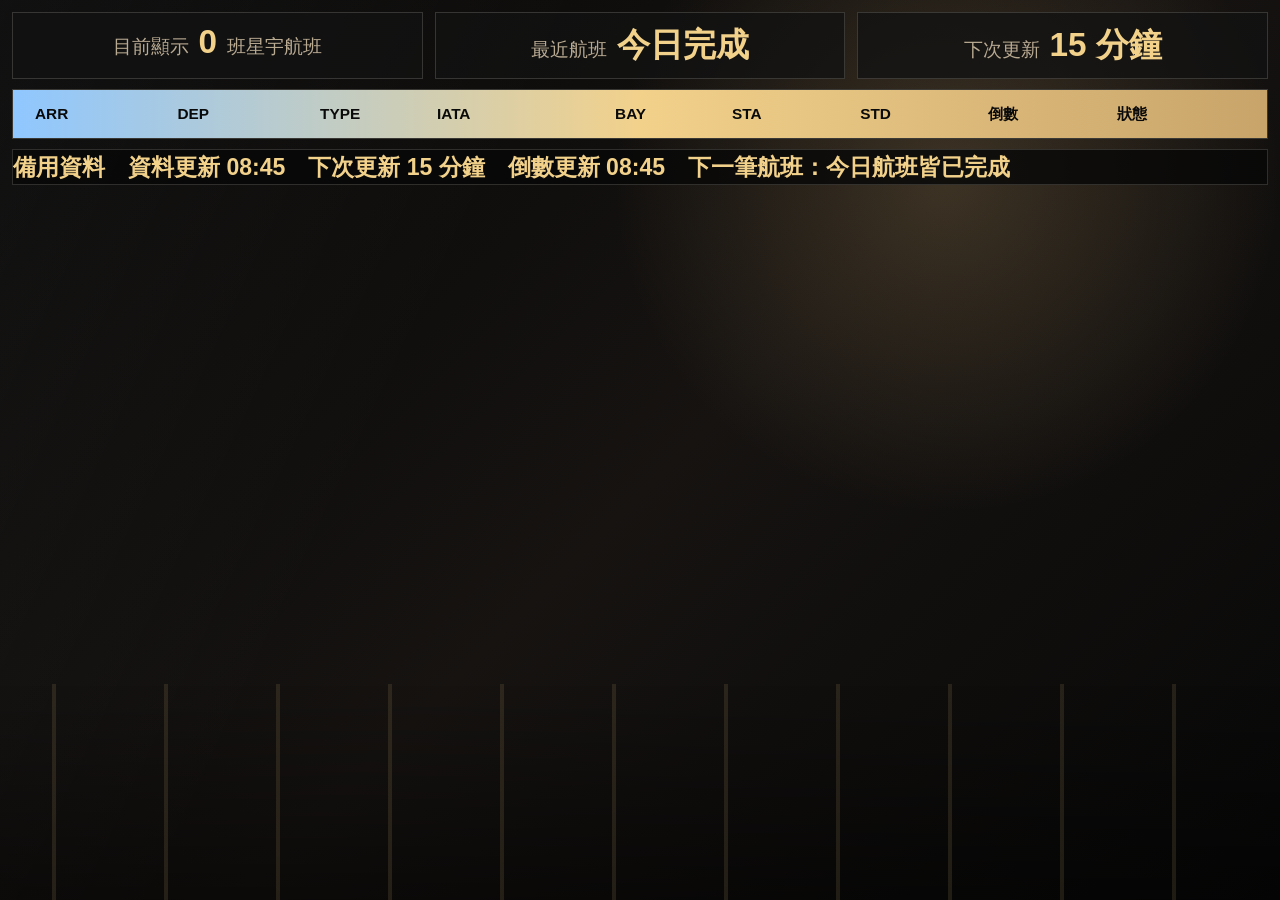
==== index.html @ 24263f35 "Initial StarLux flight board backup" ====
<!doctype html>
<html lang="zh-Hant">
  <head>
    <meta charset="UTF-8" />
    <meta name="viewport" content="width=device-width, initial-scale=1.0" />
    <title>星宇航空動態航班看板</title>
    <link rel="stylesheet" href="styles.css" />
  </head>
  <body>
    <main class="board" aria-label="星宇航空動態航班看板">
      <section class="summary" aria-label="航班摘要">
        <div>
          <span>目前顯示</span>
          <strong id="flightCount">0</strong>
          <span>班星宇航班</span>
        </div>
        <div>
          <span>最近航班</span>
          <strong id="nextArrival">-- 分鐘</strong>
        </div>
        <div>
          <span>下次更新</span>
          <strong id="updatedAt">--:--</strong>
        </div>
      </section>

      <section class="flight-panel" aria-label="星宇航空航班資訊">
        <div class="table-head" role="row">
          <span role="columnheader">ARR</span>
          <span role="columnheader">DEP</span>
          <span role="columnheader">TYPE</span>
          <span role="columnheader">IATA</span>
          <span role="columnheader">BAY</span>
          <span role="columnheader">STA</span>
          <span role="columnheader">STD</span>
          <span role="columnheader">倒數</span>
          <span role="columnheader">狀態</span>
        </div>
        <div id="flightRows" class="flight-rows" aria-live="polite"></div>
      </section>

      <footer class="ticker" aria-label="看板訊息">
        <div id="tickerText">星宇航空航班動態顯示中</div>
      </footer>
    </main>

    <script src="script.js?v=api-cache-optimized-1"></script>
  </body>
</html>
---- styles.css ----
:root {
  --ink: #f6efe4;
  --muted: #b9aa92;
  --panel: rgba(22, 21, 20, 0.86);
  --panel-soft: rgba(255, 255, 255, 0.06);
  --line: rgba(246, 239, 228, 0.16);
  --gold: #c8a46a;
  --gold-bright: #f2d18b;
  --amber: #ffb341;
  --green: #51d39a;
  --blue: #8fc7ff;
  --red: #ff726f;
}

* {
  box-sizing: border-box;
}

html,
body {
  min-height: 100%;
}

body {
  margin: 0;
  color: var(--ink);
  font-family:
    Inter, "Noto Sans TC", "PingFang TC", "Microsoft JhengHei", Arial,
    sans-serif;
  background:
    linear-gradient(115deg, rgba(255, 255, 255, 0.04), transparent 35%),
    radial-gradient(circle at 74% 20%, rgba(200, 164, 106, 0.22), transparent 28%),
    linear-gradient(135deg, #070707 0%, #161311 52%, #080808 100%);
  overflow-x: hidden;
}

body::before {
  position: fixed;
  inset: auto 0 0;
  height: 24vh;
  pointer-events: none;
  content: "";
  background:
    repeating-linear-gradient(
      90deg,
      transparent 0 52px,
      rgba(242, 209, 139, 0.16) 52px 56px,
      transparent 56px 112px
    ),
    linear-gradient(180deg, transparent, rgba(0, 0, 0, 0.64));
  opacity: 0.7;
}

.board {
  position: relative;
  width: min(1520px, calc(100vw - 24px));
  min-height: calc(100vh - 24px);
  margin: 12px auto;
  display: grid;
  grid-template-rows: auto auto 1fr auto;
  gap: 10px;
}

.topbar {
  display: flex;
  align-items: center;
  justify-content: space-between;
  gap: 24px;
  padding: 12px 20px;
  border: 1px solid var(--line);
  background: var(--panel);
  box-shadow: 0 22px 60px rgba(0, 0, 0, 0.28);
}

.brand {
  min-width: 0;
  display: flex;
  align-items: center;
  gap: 18px;
}

.brand-mark {
  width: 60px;
  height: 60px;
  border: 1px solid rgba(242, 209, 139, 0.44);
  display: grid;
  place-items: center;
  background:
    linear-gradient(135deg, transparent 0 44%, rgba(242, 209, 139, 0.9) 45% 54%, transparent 55%),
    rgba(255, 255, 255, 0.04);
}

.brand-mark span {
  width: 34px;
  height: 34px;
  transform: rotate(45deg);
  border-top: 4px solid var(--gold-bright);
  border-left: 4px solid var(--gold-bright);
}

.eyebrow {
  margin: 0 0 4px;
  color: var(--gold-bright);
  font-size: clamp(0.84rem, 1vw, 1rem);
  font-weight: 700;
  letter-spacing: 0;
}

h1 {
  margin: 0;
  font-size: clamp(2rem, 4.4vw, 4.8rem);
  line-height: 1;
  font-weight: 900;
  letter-spacing: 0;
}

.clock {
  display: grid;
  justify-items: end;
  gap: 4px;
  white-space: nowrap;
}

.clock span {
  color: var(--muted);
  font-size: clamp(0.9rem, 1.1vw, 1.05rem);
}

.clock strong {
  color: var(--gold-bright);
  font-size: clamp(2rem, 3.7vw, 4.2rem);
  font-variant-numeric: tabular-nums;
  line-height: 1;
}

.summary {
  display: grid;
  grid-template-columns: repeat(3, minmax(0, 1fr));
  gap: 12px;
}

.summary > div {
  min-height: 58px;
  padding: 10px 16px;
  border: 1px solid var(--line);
  background: rgba(18, 18, 18, 0.78);
  display: flex;
  align-items: baseline;
  justify-content: center;
  gap: 10px;
}

.summary span {
  color: var(--muted);
  font-size: clamp(0.9rem, 1.5vw, 1.2rem);
}

.summary strong {
  color: var(--gold-bright);
  font-size: clamp(1.5rem, 2.6vw, 2.8rem);
  font-variant-numeric: tabular-nums;
}

.flight-panel {
  min-height: 0;
  border: 1px solid var(--line);
  background: var(--panel);
  overflow: hidden;
}

.flight-rows {
  display: grid;
}

.table-head,
.flight-row {
  display: grid;
  grid-template-columns: 1fr 1fr 0.82fr 1.25fr 0.82fr 0.9fr 0.9fr 0.9fr 0.9fr;
  align-items: center;
}

.table-head {
  min-height: 48px;
  padding: 0 22px;
  color: #0a0a0a;
  background: linear-gradient(90deg, var(--blue), var(--gold-bright), var(--gold));
  font-size: clamp(0.8rem, 1.2vw, 1.05rem);
  font-weight: 900;
}

.table-head span,
.flight-row span {
  min-width: 0;
  padding-right: 12px;
}

.flight-row {
  min-height: 58px;
  padding: 0 22px;
  border-top: 1px solid var(--line);
  background: rgba(255, 255, 255, 0.025);
  font-size: clamp(1rem, 1.45vw, 1.5rem);
  font-variant-numeric: tabular-nums;
}

.flight-row:nth-child(even) {
  background: rgba(255, 255, 255, 0.055);
}

.flight-row.is-next {
  box-shadow: inset 6px 0 0 var(--gold-bright);
  background: rgba(200, 164, 106, 0.16);
}

.flight-code {
  color: var(--gold-bright);
  font-weight: 900;
}

.arrival-flight {
  color: var(--blue);
}

.departure-flight {
  color: var(--gold-bright);
}

.type-pill {
  width: 82px;
  height: 34px;
  display: inline-grid;
  place-items: center;
  border: 1px solid currentColor;
  color: var(--amber);
  font-size: clamp(0.84rem, 1.1vw, 1rem);
  font-weight: 900;
}

.type-pill.arrival {
  color: var(--blue);
}

.city {
  font-weight: 900;
}

.gate {
  color: var(--gold-bright);
  font-weight: 900;
}

.aircraft,
.registration {
  color: var(--muted);
  font-weight: 800;
}

.minutes {
  color: var(--green);
  font-weight: 900;
}

.minutes.departed {
  color: var(--amber);
}

.minutes.arrived {
  color: var(--blue);
}

.status {
  width: fit-content;
  max-width: 100%;
  padding: 5px 8px;
  border: 1px solid currentColor;
  font-size: clamp(0.68rem, 0.92vw, 0.88rem);
  font-weight: 900;
  color: var(--blue);
}

.status small {
  margin-left: 8px;
  color: var(--green);
  font-size: 0.72em;
}

.time-source {
  margin-left: 6px;
  color: var(--green);
  font-size: 0.62em;
  font-weight: 900;
}

.status.boarding {
  color: var(--amber);
}

.status.early {
  color: var(--green);
}

.status.airborne {
  color: var(--green);
}

.status.departed {
  color: var(--muted);
}

.status.arrived {
  color: var(--muted);
}

.status.delayed {
  color: var(--red);
}

.status.tracking {
  color: var(--green);
}

.ticker {
  height: 36px;
  overflow: hidden;
  border: 1px solid var(--line);
  background: rgba(8, 8, 8, 0.82);
  display: flex;
  align-items: center;
}

.ticker div {
  width: max-content;
  min-width: 100%;
  color: var(--gold-bright);
  font-size: clamp(1rem, 1.8vw, 1.5rem);
  font-weight: 800;
  white-space: nowrap;
  animation: ticker 22s linear infinite;
}

@keyframes ticker {
  from {
    transform: translateX(100%);
  }

  to {
    transform: translateX(-100%);
  }
}

@media (max-width: 920px) {
  body {
    overflow-x: auto;
  }

  .board {
    width: 980px;
    min-height: calc(100vh - 24px);
    margin: 12px;
  }

  .topbar {
    padding: 18px;
  }
}
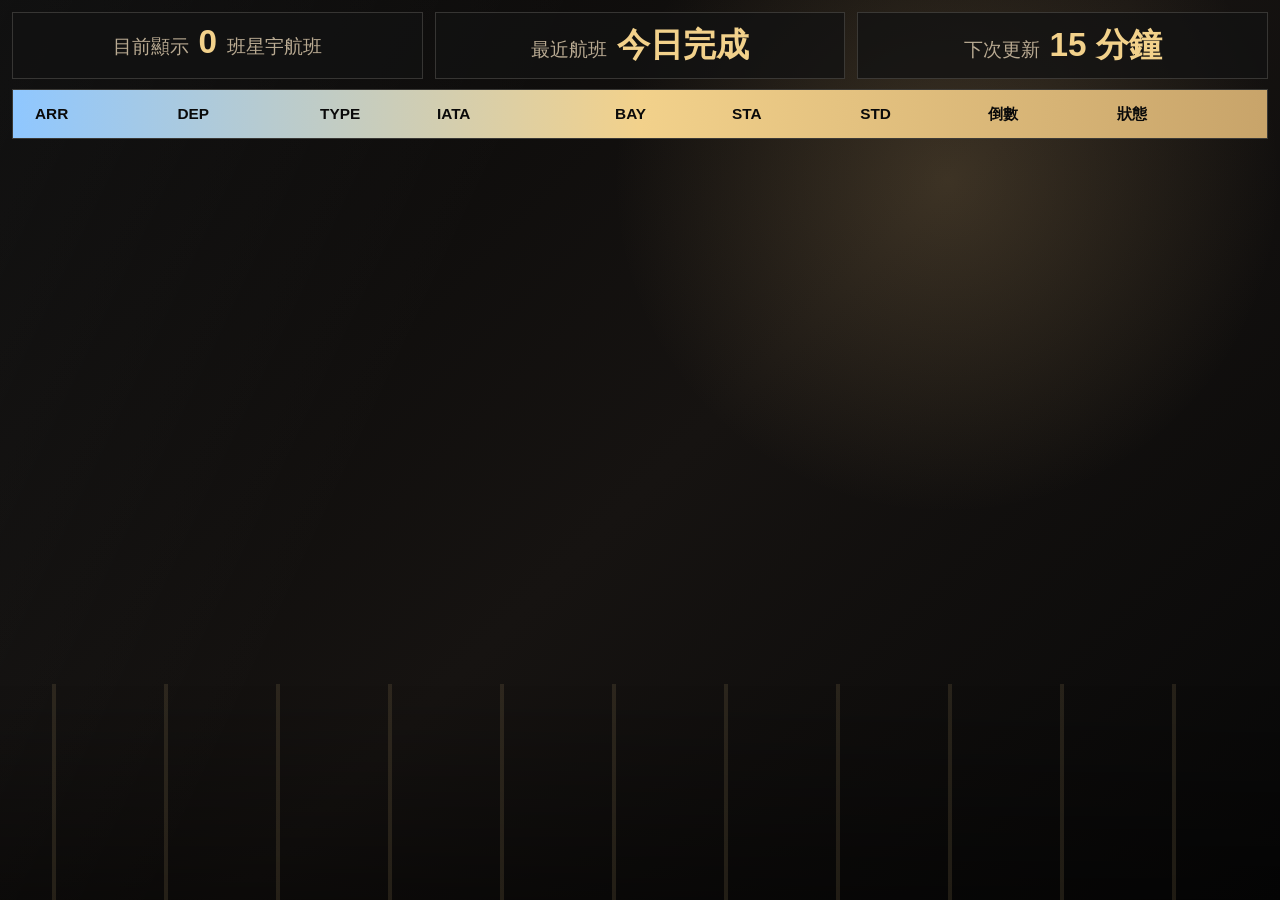
==== commit 17a71405: "Remove ticker footer" ====
--- a/index.html
+++ b/index.html
@@ -39,11 +39,8 @@
         <div id="flightRows" class="flight-rows" aria-live="polite"></div>
       </section>
 
-      <footer class="ticker" aria-label="看板訊息">
-        <div id="tickerText">星宇航空航班動態顯示中</div>
-      </footer>
     </main>
 
-    <script src="script.js?v=api-cache-optimized-1"></script>
+    <script src="script.js?v=no-ticker-1"></script>
   </body>
 </html>
--- a/styles.css
+++ b/styles.css
@@ -319,35 +319,6 @@
   color: var(--green);
 }
 
-.ticker {
-  height: 36px;
-  overflow: hidden;
-  border: 1px solid var(--line);
-  background: rgba(8, 8, 8, 0.82);
-  display: flex;
-  align-items: center;
-}
-
-.ticker div {
-  width: max-content;
-  min-width: 100%;
-  color: var(--gold-bright);
-  font-size: clamp(1rem, 1.8vw, 1.5rem);
-  font-weight: 800;
-  white-space: nowrap;
-  animation: ticker 22s linear infinite;
-}
-
-@keyframes ticker {
-  from {
-    transform: translateX(100%);
-  }
-
-  to {
-    transform: translateX(-100%);
-  }
-}
-
 @media (max-width: 920px) {
   body {
     overflow-x: auto;
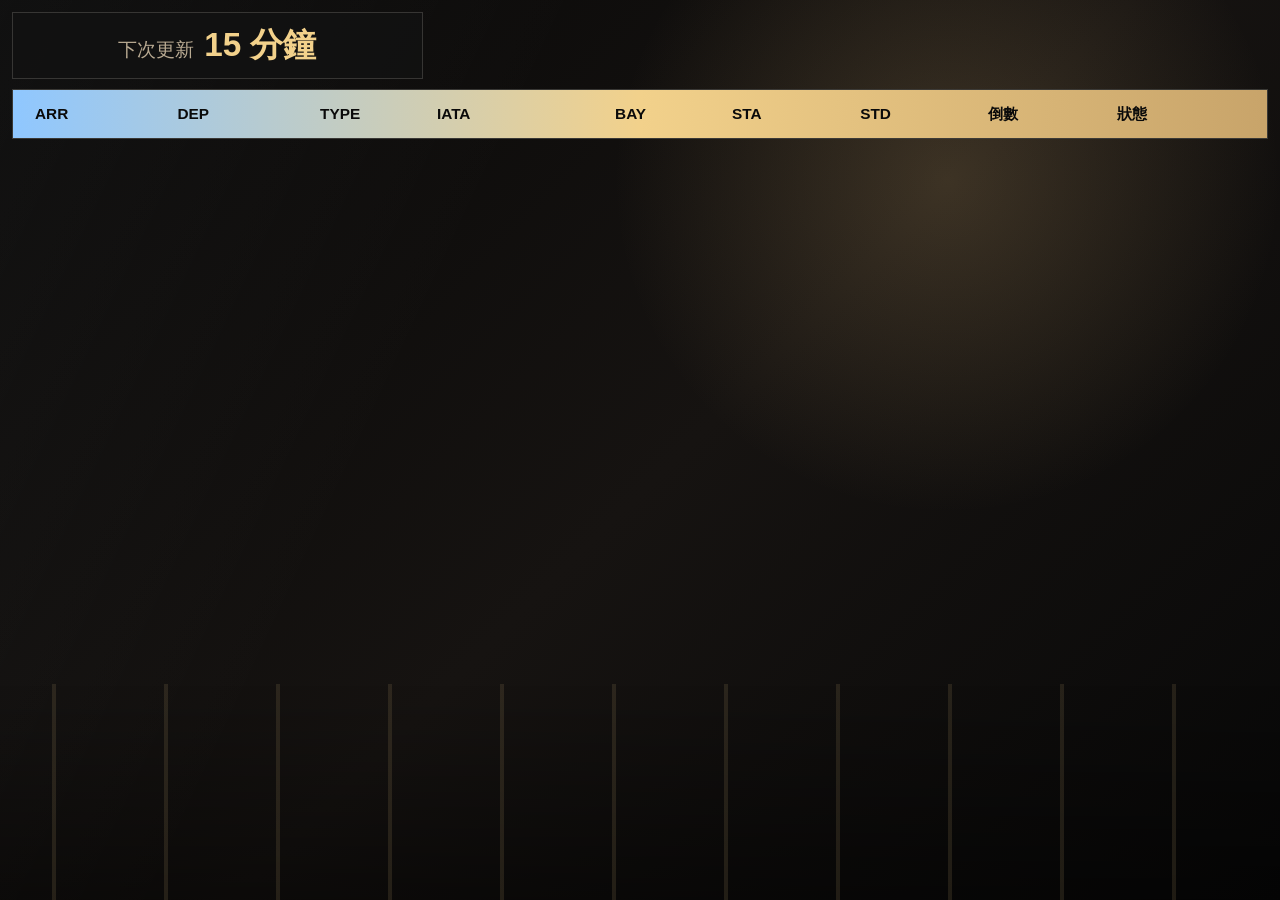
==== commit 87b0ec8c: "Use FR24 only for arrival ETA" ====
--- a/index.html
+++ b/index.html
@@ -9,15 +9,6 @@
   <body>
     <main class="board" aria-label="星宇航空動態航班看板">
       <section class="summary" aria-label="航班摘要">
-        <div>
-          <span>目前顯示</span>
-          <strong id="flightCount">0</strong>
-          <span>班星宇航班</span>
-        </div>
-        <div>
-          <span>最近航班</span>
-          <strong id="nextArrival">-- 分鐘</strong>
-        </div>
         <div>
           <span>下次更新</span>
           <strong id="updatedAt">--:--</strong>
@@ -41,6 +32,6 @@
 
     </main>
 
-    <script src="script.js?v=no-ticker-1"></script>
+    <script src="script.js?v=tdx-main-fr24-eta-1"></script>
   </body>
 </html>
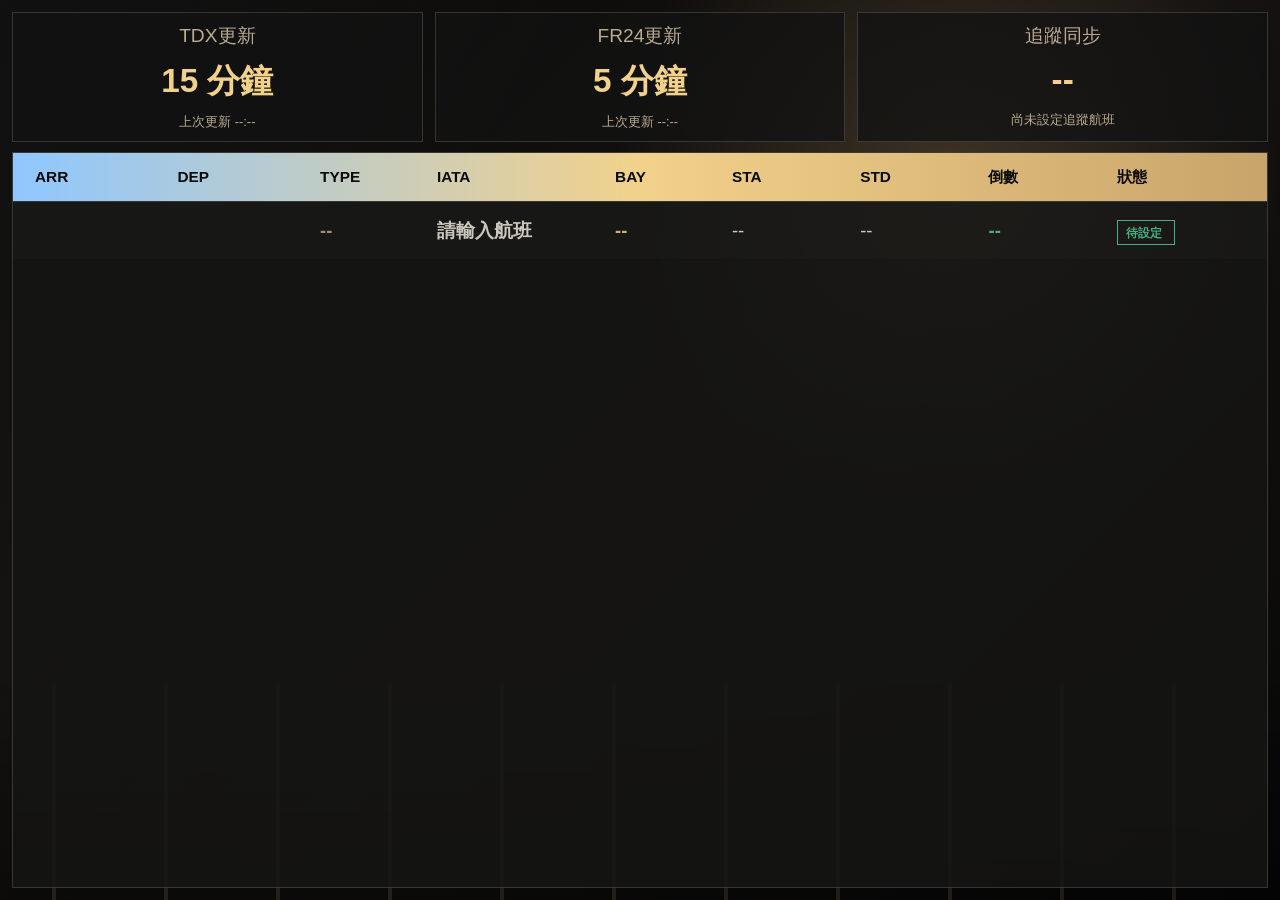
==== commit a6c5ae63: "Keep only Raspberry Pi watch app" ====
--- a/index.html
+++ b/index.html
@@ -3,19 +3,30 @@
   <head>
     <meta charset="UTF-8" />
     <meta name="viewport" content="width=device-width, initial-scale=1.0" />
-    <title>星宇航空動態航班看板</title>
-    <link rel="stylesheet" href="styles.css" />
+    <title>星宇航空樹莓派追蹤看板</title>
+    <link rel="stylesheet" href="styles.css?v=pi-watch-1" />
   </head>
   <body>
-    <main class="board" aria-label="星宇航空動態航班看板">
-      <section class="summary" aria-label="航班摘要">
+    <main class="board watch-board pi-display" aria-label="星宇航空樹莓派追蹤看板">
+      <section class="summary" aria-label="更新資訊">
         <div>
-          <span>下次更新</span>
+          <span>TDX更新</span>
           <strong id="updatedAt">--:--</strong>
+          <small id="tdxLastUpdatedAt">上次更新 --:--</small>
+        </div>
+        <div>
+          <span>FR24更新</span>
+          <strong id="fr24UpdatedAt">--:--</strong>
+          <small id="fr24LastUpdatedAt">上次更新 --:--</small>
+        </div>
+        <div>
+          <span>追蹤同步</span>
+          <strong id="configStatus">--</strong>
+          <small id="watchList">等待手機設定</small>
         </div>
       </section>
 
-      <section class="flight-panel" aria-label="星宇航空航班資訊">
+      <section class="flight-panel" aria-label="指定航班資訊">
         <div class="table-head" role="row">
           <span role="columnheader">ARR</span>
           <span role="columnheader">DEP</span>
@@ -29,9 +40,8 @@
         </div>
         <div id="flightRows" class="flight-rows" aria-live="polite"></div>
       </section>
-
     </main>
 
-    <script src="script.js?v=tdx-main-fr24-eta-1"></script>
+    <script src="watch.js?v=pi-watch-1"></script>
   </body>
 </html>
--- a/styles.css
+++ b/styles.css
@@ -144,9 +144,10 @@
   padding: 10px 16px;
   border: 1px solid var(--line);
   background: rgba(18, 18, 18, 0.78);
-  display: flex;
+  display: grid;
   align-items: baseline;
   justify-content: center;
+  justify-items: center;
   gap: 10px;
 }
 
@@ -159,6 +160,105 @@
   color: var(--gold-bright);
   font-size: clamp(1.5rem, 2.6vw, 2.8rem);
   font-variant-numeric: tabular-nums;
+}
+
+.summary small {
+  color: var(--muted);
+  font-size: clamp(0.78rem, 1vw, 0.95rem);
+  font-variant-numeric: tabular-nums;
+}
+
+.summary button {
+  min-width: 132px;
+  min-height: 42px;
+  border: 1px solid var(--gold-bright);
+  color: var(--gold-bright);
+  background: rgba(18, 18, 18, 0.8);
+  font: inherit;
+  font-size: clamp(1rem, 1.4vw, 1.25rem);
+  font-weight: 800;
+  cursor: pointer;
+}
+
+.summary button:disabled {
+  cursor: wait;
+  opacity: 0.62;
+}
+
+.watch-board {
+  grid-template-rows: auto auto 1fr;
+}
+
+.watch-controls {
+  display: grid;
+  gap: 10px;
+  padding: 12px 16px;
+  border: 1px solid var(--line);
+  background: rgba(18, 18, 18, 0.78);
+}
+
+.watch-form {
+  display: grid;
+  grid-template-columns: auto minmax(0, 1fr) auto;
+  align-items: center;
+  gap: 10px;
+}
+
+.watch-form label {
+  color: var(--muted);
+  font-weight: 800;
+}
+
+.watch-list {
+  position: absolute;
+  width: 1px;
+  height: 1px;
+  overflow: hidden;
+  clip: rect(0, 0, 0, 0);
+  white-space: nowrap;
+}
+
+.watch-list-visible {
+  color: var(--blue);
+  font-size: 0.92rem;
+  font-weight: 800;
+  overflow-wrap: anywhere;
+}
+
+.pi-display {
+  grid-template-rows: auto 1fr;
+}
+
+.admin-board {
+  grid-template-rows: auto auto 1fr;
+}
+
+.watch-form input {
+  width: 100%;
+  min-height: 42px;
+  border: 1px solid var(--line);
+  color: var(--ink);
+  background: rgba(0, 0, 0, 0.38);
+  font: inherit;
+  font-size: 1.05rem;
+  font-weight: 800;
+  padding: 8px 10px;
+  text-transform: uppercase;
+}
+
+.watch-form button {
+  min-height: 42px;
+  border: 1px solid var(--gold-bright);
+  color: var(--gold-bright);
+  background: rgba(18, 18, 18, 0.8);
+  font: inherit;
+  font-weight: 900;
+  padding: 0 18px;
+  cursor: pointer;
+}
+
+.waiting-row {
+  opacity: 0.82;
 }
 
 .flight-panel {
@@ -319,18 +419,201 @@
   color: var(--green);
 }
 
-@media (max-width: 920px) {
+@media (max-width: 1180px) {
+  .board {
+    width: min(100vw - 16px, 1120px);
+    margin: 8px auto;
+  }
+
+  .table-head,
+  .flight-row {
+    grid-template-columns: 0.9fr 0.9fr 0.72fr 1fr 0.68fr 0.78fr 0.78fr 0.82fr 0.82fr;
+  }
+
+  .table-head,
+  .flight-row {
+    padding-inline: 14px;
+  }
+
+  .table-head span,
+  .flight-row span {
+    padding-right: 8px;
+  }
+
+  .flight-row {
+    font-size: 1rem;
+  }
+}
+
+@media (max-width: 760px) {
   body {
-    overflow-x: auto;
+    overflow-x: hidden;
   }
 
   .board {
-    width: 980px;
-    min-height: calc(100vh - 24px);
-    margin: 12px;
-  }
-
-  .topbar {
-    padding: 18px;
-  }
-}
+    width: calc(100vw - 16px);
+    min-height: calc(100vh - 16px);
+    margin: 8px auto;
+    gap: 8px;
+  }
+
+  .summary {
+    grid-template-columns: repeat(3, minmax(0, 1fr));
+    gap: 4px;
+  }
+
+  .summary > div {
+    min-height: 58px;
+    padding: 6px 4px;
+    gap: 3px;
+  }
+
+  .summary span {
+    font-size: 0.64rem;
+  }
+
+  .summary strong {
+    font-size: 1rem;
+  }
+
+  .summary small {
+    font-size: 0.54rem;
+  }
+
+  .summary button {
+    min-width: 0;
+    width: 100%;
+    min-height: 30px;
+    font-size: 0.72rem;
+  }
+
+  .watch-controls {
+    padding: 8px;
+    gap: 6px;
+  }
+
+  .watch-form {
+    grid-template-columns: 1fr auto;
+    gap: 6px;
+  }
+
+  .watch-form label {
+    grid-column: 1 / -1;
+    font-size: 0.74rem;
+  }
+
+  .watch-form input {
+    min-height: 34px;
+    font-size: 0.82rem;
+    padding: 5px 7px;
+  }
+
+  .watch-form button {
+    min-height: 34px;
+    padding: 0 10px;
+    font-size: 0.78rem;
+  }
+
+  .flight-panel {
+    border: 1px solid var(--line);
+    background: var(--panel);
+    overflow-x: hidden;
+    overflow-y: hidden;
+  }
+
+  .table-head,
+  .flight-row {
+    display: grid;
+    grid-template-columns: 0.66fr 0.66fr 0.58fr 0.98fr 0.5fr 0.58fr 0.62fr 0.64fr 0.58fr;
+    min-width: 0;
+    width: 100%;
+    padding-inline: 3px;
+  }
+
+  .table-head {
+    min-height: 36px;
+    font-size: 0.56rem;
+  }
+
+  .table-head span,
+  .flight-row span {
+    padding-right: 2px;
+    line-height: 1.16;
+    overflow-wrap: anywhere;
+  }
+
+  .flight-row {
+    min-height: 43px;
+    font-size: clamp(0.54rem, 1.95vw, 0.72rem);
+  }
+
+  .city {
+    font-size: 0.92em;
+  }
+
+  .status {
+    padding: 2px 3px;
+    font-size: 0.58em;
+  }
+
+  .status small,
+  .time-source {
+    display: none;
+  }
+
+  .minutes {
+    font-size: 0.86em;
+  }
+}
+
+@media (max-width: 420px) {
+  .board {
+    width: calc(100vw - 12px);
+    margin: 6px auto;
+  }
+
+  .table-head,
+  .flight-row {
+    grid-template-columns: 0.66fr 0.66fr 0.56fr 0.95fr 0.48fr 0.56fr 0.6fr 0.62fr 0.56fr;
+    padding-inline: 2px;
+  }
+
+  .table-head {
+    font-size: 0.5rem;
+  }
+
+  .flight-row {
+    min-height: 40px;
+    font-size: clamp(0.5rem, 1.9vw, 0.66rem);
+  }
+
+  .table-head span,
+  .flight-row span {
+    padding-right: 2px;
+  }
+
+  .summary span {
+    font-size: 0.58rem;
+  }
+
+  .summary strong {
+    font-size: 0.9rem;
+  }
+
+  .summary small {
+    font-size: 0.5rem;
+  }
+
+  .summary button {
+    min-height: 28px;
+    font-size: 0.64rem;
+  }
+
+  .watch-form input {
+    font-size: 0.72rem;
+  }
+
+  .watch-form button {
+    font-size: 0.7rem;
+  }
+}
